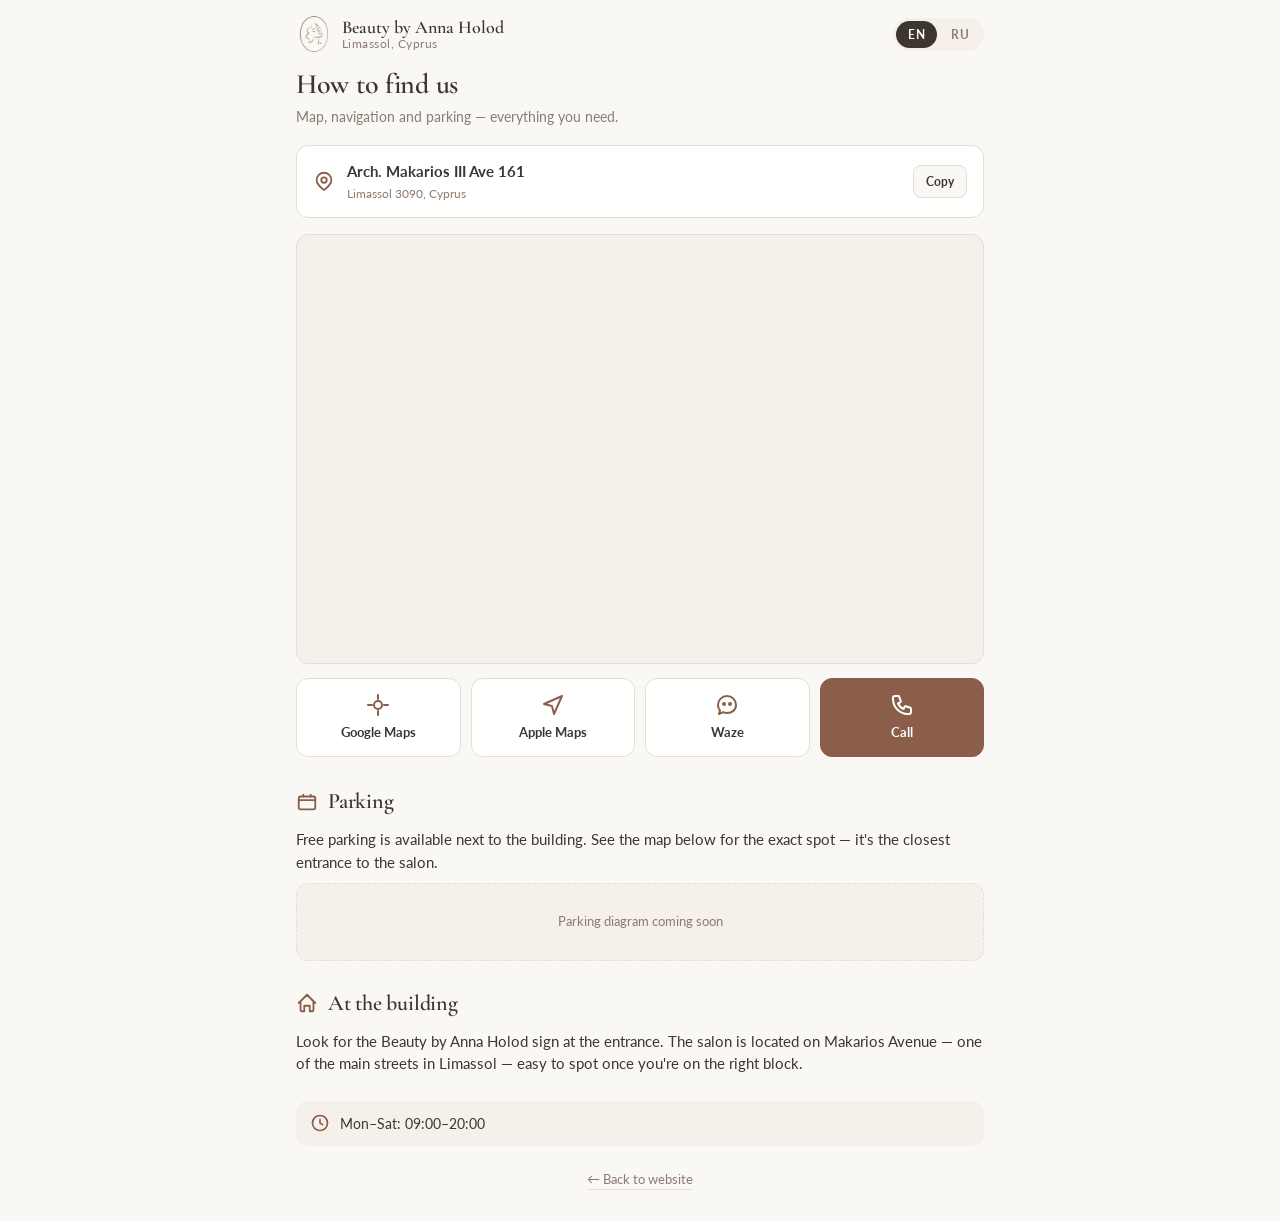
==== go/index.html @ 3cacaa5d "Add /go directions page and fix inaccurate map coordinates - New standalone /go/index.html — minimal" ====
<!DOCTYPE html>
<html lang="en">
<head>
<meta charset="UTF-8">
<meta name="viewport" content="width=device-width, initial-scale=1.0, viewport-fit=cover">
<meta name="robots" content="noindex,nofollow">
<meta name="theme-color" content="#FAF8F5">
<title data-en="How to find us — Beauty by Anna Holod" data-ru="Как добраться — Beauty by Anna Holod">How to find us — Beauty by Anna Holod</title>
<link rel="icon" type="image/x-icon" href="../images/favicon-pack/favicon.ico">
<link rel="apple-touch-icon" sizes="180x180" href="../images/favicon-pack/apple-touch-icon.png">
<link rel="preconnect" href="https://fonts.googleapis.com">
<link rel="preconnect" href="https://fonts.gstatic.com" crossorigin>
<link href="https://fonts.googleapis.com/css2?family=Cormorant+Garamond:wght@500;600&family=Lato:wght@400;700&display=swap" rel="stylesheet">
<style>
  :root {
    --bg: #FAF8F5;
    --surface: #F5F0EA;
    --border: #E8DDD0;
    --text: #3D3530;
    --text-muted: #8C7B70;
    --accent: #C9A882;
    --cta: #8B5E4A;
    --cta-hover: #6B4535;
    --white: #FFFFFF;
    --wa: #25D366;
    --wa-hover: #1FB855;
  }
  * { box-sizing: border-box; margin: 0; padding: 0; }
  html, body { -webkit-font-smoothing: antialiased; }
  body {
    font-family: 'Lato', -apple-system, BlinkMacSystemFont, system-ui, sans-serif;
    background: var(--bg);
    color: var(--text);
    line-height: 1.5;
    min-height: 100vh;
    padding: env(safe-area-inset-top) env(safe-area-inset-right) env(safe-area-inset-bottom) env(safe-area-inset-left);
  }
  h1, h2 { font-family: 'Cormorant Garamond', Georgia, serif; font-weight: 600; letter-spacing: -0.01em; }

  .wrap { max-width: 720px; margin: 0 auto; padding: 16px 16px 32px; }

  .topbar {
    display: flex; align-items: center; justify-content: space-between;
    gap: 12px; margin-bottom: 16px;
  }
  .brand { display: flex; align-items: center; gap: 10px; text-decoration: none; color: var(--text); }
  .brand img { width: 36px; height: 36px; border-radius: 50%; }
  .brand-name { font-family: 'Cormorant Garamond', serif; font-size: 18px; font-weight: 600; line-height: 1.1; }
  .brand-name span { display: block; font-size: 12px; color: var(--text-muted); font-family: 'Lato', sans-serif; font-weight: 400; letter-spacing: 0.04em; }

  .lang { display: flex; gap: 2px; background: var(--surface); border-radius: 999px; padding: 3px; }
  .lang button {
    border: 0; background: transparent; padding: 6px 12px; border-radius: 999px;
    font-size: 12px; font-weight: 700; letter-spacing: 0.04em; color: var(--text-muted);
    cursor: pointer; font-family: inherit;
  }
  .lang button.active { background: var(--text); color: var(--bg); }

  h1.title { font-size: 28px; line-height: 1.15; margin-bottom: 6px; }
  .subtitle { color: var(--text-muted); font-size: 14px; margin-bottom: 18px; }

  .address-card {
    background: var(--white);
    border: 1px solid var(--border);
    border-radius: 12px;
    padding: 14px 16px;
    display: flex; align-items: center; gap: 12px;
    margin-bottom: 16px;
  }
  .address-card svg { flex-shrink: 0; color: var(--cta); }
  .address-card .addr-text { flex: 1; min-width: 0; }
  .address-card .addr-line { font-size: 15px; font-weight: 700; }
  .address-card .addr-sub { font-size: 12px; color: var(--text-muted); margin-top: 2px; }
  .copy-btn {
    flex-shrink: 0; border: 1px solid var(--border); background: var(--bg);
    color: var(--text); padding: 8px 12px; border-radius: 8px;
    font-size: 12px; font-weight: 700; cursor: pointer; font-family: inherit;
    transition: background 0.15s, border-color 0.15s;
  }
  .copy-btn:hover { background: var(--surface); border-color: var(--accent); }
  .copy-btn.done { background: var(--cta); color: var(--white); border-color: var(--cta); }

  .map-wrap {
    position: relative;
    border-radius: 12px;
    overflow: hidden;
    border: 1px solid var(--border);
    background: var(--surface);
    margin-bottom: 14px;
    aspect-ratio: 4 / 5;
    max-height: 520px;
  }
  @media (min-width: 600px) { .map-wrap { aspect-ratio: 16 / 10; } }
  .map-wrap iframe { width: 100%; height: 100%; border: 0; display: block; }

  .nav-grid {
    display: grid;
    grid-template-columns: repeat(2, 1fr);
    gap: 10px;
    margin-bottom: 28px;
  }
  @media (min-width: 600px) { .nav-grid { grid-template-columns: repeat(4, 1fr); } }

  .nav-btn {
    display: flex; flex-direction: column; align-items: center; justify-content: center;
    gap: 6px; text-decoration: none; padding: 14px 8px;
    background: var(--white); border: 1px solid var(--border); border-radius: 12px;
    color: var(--text); font-size: 13px; font-weight: 700;
    transition: transform 0.1s, border-color 0.15s, background 0.15s;
    -webkit-tap-highlight-color: transparent;
  }
  .nav-btn:active { transform: scale(0.97); }
  .nav-btn:hover { border-color: var(--accent); background: var(--surface); }
  .nav-btn svg { width: 24px; height: 24px; color: var(--cta); }
  .nav-btn.call { background: var(--cta); color: var(--white); border-color: var(--cta); }
  .nav-btn.call svg { color: var(--white); }
  .nav-btn.call:hover { background: var(--cta-hover); border-color: var(--cta-hover); }

  section.block { margin-bottom: 26px; }
  section.block h2 {
    font-size: 22px; margin-bottom: 10px;
    display: flex; align-items: center; gap: 10px;
  }
  section.block h2 svg { color: var(--cta); }
  section.block p { color: var(--text); font-size: 15px; margin-bottom: 8px; }
  section.block p.muted { color: var(--text-muted); font-size: 13px; }

  .parking-img {
    width: 100%; border-radius: 12px; border: 1px solid var(--border);
    margin-top: 10px; display: block;
  }
  .parking-placeholder {
    background: var(--surface);
    border: 1px dashed var(--border);
    border-radius: 12px;
    padding: 28px 16px;
    text-align: center;
    color: var(--text-muted);
    font-size: 13px;
    margin-top: 10px;
  }

  .hours {
    background: var(--surface);
    border-radius: 12px;
    padding: 12px 14px;
    display: flex; align-items: center; gap: 10px;
    font-size: 14px;
  }
  .hours svg { color: var(--cta); flex-shrink: 0; }

  .footer-link {
    text-align: center;
    margin-top: 24px;
    font-size: 13px;
  }
  .footer-link a {
    color: var(--text-muted); text-decoration: none;
    border-bottom: 1px solid var(--border); padding-bottom: 2px;
  }
  .footer-link a:hover { color: var(--text); border-color: var(--accent); }

  .plus-code {
    font-family: 'SF Mono', Menlo, Consolas, monospace;
    font-size: 11px;
    color: var(--text-muted);
    letter-spacing: 0.05em;
  }
</style>
</head>
<body>
  <div class="wrap">

    <div class="topbar">
      <a href="../index.html" class="brand">
        <img src="../images/favicon-pack/apple-touch-icon.png" alt="Beauty by Anna Holod" width="36" height="36">
        <div class="brand-name">
          Beauty by Anna Holod
          <span data-en="Limassol, Cyprus" data-ru="Лимассол, Кипр">Limassol, Cyprus</span>
        </div>
      </a>
      <div class="lang" role="group" aria-label="Language">
        <button type="button" class="active" data-lang="en">EN</button>
        <button type="button" data-lang="ru">RU</button>
      </div>
    </div>

    <h1 class="title" data-en="How to find us" data-ru="Как нас найти">How to find us</h1>
    <p class="subtitle" data-en="Map, navigation and parking — everything you need." data-ru="Карта, навигация и парковка — всё что нужно.">Map, navigation and parking — everything you need.</p>

    <div class="address-card">
      <svg width="22" height="22" fill="none" viewBox="0 0 24 24" stroke="currentColor" stroke-width="2"><path stroke-linecap="round" stroke-linejoin="round" d="M17.657 16.657L13.414 20.9a2 2 0 01-2.828 0l-4.243-4.243a8 8 0 1111.314 0z"/><circle cx="12" cy="11" r="3"/></svg>
      <div class="addr-text">
        <div class="addr-line" id="addr-en" data-en="Arch. Makarios III Ave 161" data-ru="просп. Архиепископа Макариоса III, 161">Arch. Makarios III Ave 161</div>
        <div class="addr-sub" data-en="Limassol 3090, Cyprus" data-ru="Лимассол 3090, Кипр">Limassol 3090, Cyprus · <span class="plus-code">M2PR+X8</span></div>
      </div>
      <button type="button" class="copy-btn" id="copyBtn" data-en="Copy" data-ru="Копировать">Copy</button>
    </div>

    <div class="map-wrap">
      <iframe
        src="https://maps.google.com/maps?q=34.687110,33.042150&z=18&output=embed"
        loading="lazy"
        referrerpolicy="no-referrer-when-downgrade"
        title="Beauty by Anna Holod — Google Map"
        allowfullscreen></iframe>
    </div>

    <div class="nav-grid">
      <a class="nav-btn" href="https://www.google.com/maps/dir/?api=1&destination=34.687110,33.042150" target="_blank" rel="noopener">
        <svg viewBox="0 0 24 24" fill="none" stroke="currentColor" stroke-width="2"><path stroke-linecap="round" stroke-linejoin="round" d="M12 2v4M12 18v4M2 12h4M18 12h4"/><circle cx="12" cy="12" r="4"/></svg>
        <span data-en="Google Maps" data-ru="Google Maps">Google Maps</span>
      </a>
      <a class="nav-btn" href="https://maps.apple.com/?daddr=34.687110,33.042150&dirflg=d" target="_blank" rel="noopener">
        <svg viewBox="0 0 24 24" fill="none" stroke="currentColor" stroke-width="2"><path stroke-linecap="round" stroke-linejoin="round" d="M3 11l18-8-8 18-2-8-8-2z"/></svg>
        <span data-en="Apple Maps" data-ru="Apple Maps">Apple Maps</span>
      </a>
      <a class="nav-btn" href="https://waze.com/ul?ll=34.687110,33.042150&navigate=yes" target="_blank" rel="noopener">
        <svg viewBox="0 0 24 24" fill="none" stroke="currentColor" stroke-width="2"><path stroke-linecap="round" stroke-linejoin="round" d="M21 12c0 5-4 8-9 8-1.5 0-3-.3-4-.8L4 21l1-3.5C3.7 16 3 14 3 12c0-5 4-9 9-9s9 4 9 9z"/><circle cx="9" cy="11" r="1" fill="currentColor"/><circle cx="15" cy="11" r="1" fill="currentColor"/></svg>
        <span data-en="Waze" data-ru="Waze">Waze</span>
      </a>
      <a class="nav-btn call" href="tel:+35795167831">
        <svg viewBox="0 0 24 24" fill="none" stroke="currentColor" stroke-width="2"><path stroke-linecap="round" stroke-linejoin="round" d="M3 5a2 2 0 012-2h3.28a1 1 0 01.948.684l1.498 4.493a1 1 0 01-.502 1.21l-2.257 1.13a11.042 11.042 0 005.516 5.516l1.13-2.257a1 1 0 011.21-.502l4.493 1.498a1 1 0 01.684.949V19a2 2 0 01-2 2h-1C9.716 21 3 14.284 3 6V5z"/></svg>
        <span data-en="Call" data-ru="Позвонить">Call</span>
      </a>
    </div>

    <section class="block">
      <h2>
        <svg width="22" height="22" viewBox="0 0 24 24" fill="none" stroke="currentColor" stroke-width="2"><rect x="3" y="6" width="18" height="14" rx="2"/><path stroke-linecap="round" d="M8 6V4M16 6V4M3 10h18"/></svg>
        <span data-en="Parking" data-ru="Парковка">Parking</span>
      </h2>
      <p data-en="Free parking is available next to the building. See the map below for the exact spot — it's the closest entrance to the salon." data-ru="Бесплатная парковка прямо у здания. На схеме ниже отмечено где удобнее всего встать — это ближайший вход к салону.">
        Free parking is available next to the building. See the map below for the exact spot — it's the closest entrance to the salon.
      </p>
      <div class="parking-placeholder" id="parkingFallback">
        <span data-en="Parking diagram coming soon" data-ru="Схема парковки скоро появится">Parking diagram coming soon</span>
      </div>
      <img alt="Parking diagram" class="parking-img" id="parkingImg" style="display:none">
    </section>

    <section class="block">
      <h2>
        <svg width="22" height="22" viewBox="0 0 24 24" fill="none" stroke="currentColor" stroke-width="2"><path stroke-linecap="round" stroke-linejoin="round" d="M3 12l9-9 9 9M5 10v10a1 1 0 001 1h3v-6h6v6h3a1 1 0 001-1V10"/></svg>
        <span data-en="At the building" data-ru="У здания">At the building</span>
      </h2>
      <p data-en="Look for the Beauty by Anna Holod sign at the entrance. The salon is located on Makarios Avenue — one of the main streets in Limassol — easy to spot once you're on the right block." data-ru="У входа табличка Beauty by Anna Holod. Салон находится на проспекте Макариоса — одна из главных улиц Лимассола — на нужном квартале сложно пропустить.">
        Look for the Beauty by Anna Holod sign at the entrance. The salon is located on Makarios Avenue — one of the main streets in Limassol — easy to spot once you're on the right block.
      </p>
    </section>

    <div class="hours">
      <svg width="20" height="20" viewBox="0 0 24 24" fill="none" stroke="currentColor" stroke-width="2"><circle cx="12" cy="12" r="9"/><path stroke-linecap="round" d="M12 8v4l3 2"/></svg>
      <span data-en="Mon–Sat: 09:00–20:00" data-ru="Пн–Сб: 09:00–20:00">Mon–Sat: 09:00–20:00</span>
    </div>

    <div class="footer-link">
      <a href="../index.html" data-en="← Back to website" data-ru="← На главную">← Back to website</a>
    </div>

  </div>

<script>
(function () {
  var STORAGE_KEY = 'bbah_lang';
  var saved = null;
  try { saved = localStorage.getItem(STORAGE_KEY); } catch (e) {}
  var browser = (navigator.language || 'en').slice(0, 2).toLowerCase();
  var lang = saved || (browser === 'ru' ? 'ru' : 'en');

  function applyLang(l) {
    document.documentElement.lang = l;
    var nodes = document.querySelectorAll('[data-en],[data-ru]');
    for (var i = 0; i < nodes.length; i++) {
      var n = nodes[i];
      var val = n.getAttribute('data-' + l);
      if (val !== null) n.textContent = val;
    }
    var btns = document.querySelectorAll('.lang button');
    for (var j = 0; j < btns.length; j++) {
      btns[j].classList.toggle('active', btns[j].getAttribute('data-lang') === l);
    }
    try { localStorage.setItem(STORAGE_KEY, l); } catch (e) {}
  }

  document.querySelectorAll('.lang button').forEach(function (b) {
    b.addEventListener('click', function () { applyLang(b.getAttribute('data-lang')); });
  });

  applyLang(lang);

  // Copy address
  var copyBtn = document.getElementById('copyBtn');
  copyBtn.addEventListener('click', function () {
    var addrLine = document.getElementById('addr-en').textContent;
    var fullAddr = addrLine + ', Limassol 3090, Cyprus';
    var done = function () {
      copyBtn.classList.add('done');
      var prev = copyBtn.textContent;
      copyBtn.textContent = document.documentElement.lang === 'ru' ? 'Готово' : 'Copied';
      setTimeout(function () {
        copyBtn.classList.remove('done');
        copyBtn.textContent = document.documentElement.lang === 'ru' ? 'Копировать' : 'Copy';
      }, 1800);
    };
    if (navigator.clipboard && navigator.clipboard.writeText) {
      navigator.clipboard.writeText(fullAddr).then(done).catch(function () {
        var ta = document.createElement('textarea');
        ta.value = fullAddr; document.body.appendChild(ta);
        ta.select(); try { document.execCommand('copy'); } catch (e) {}
        document.body.removeChild(ta); done();
      });
    } else {
      var ta = document.createElement('textarea');
      ta.value = fullAddr; document.body.appendChild(ta);
      ta.select(); try { document.execCommand('copy'); } catch (e) {}
      document.body.removeChild(ta); done();
    }
  });

  // Try loading parking image — show only if file exists, otherwise keep placeholder
  var pimg = document.getElementById('parkingImg');
  var pfall = document.getElementById('parkingFallback');
  var probe = new Image();
  probe.onload = function () {
    pimg.src = '../images/parking.jpg';
    pimg.style.display = 'block';
    pfall.style.display = 'none';
  };
  probe.src = '../images/parking.jpg';
})();
</script>
</body>
</html>
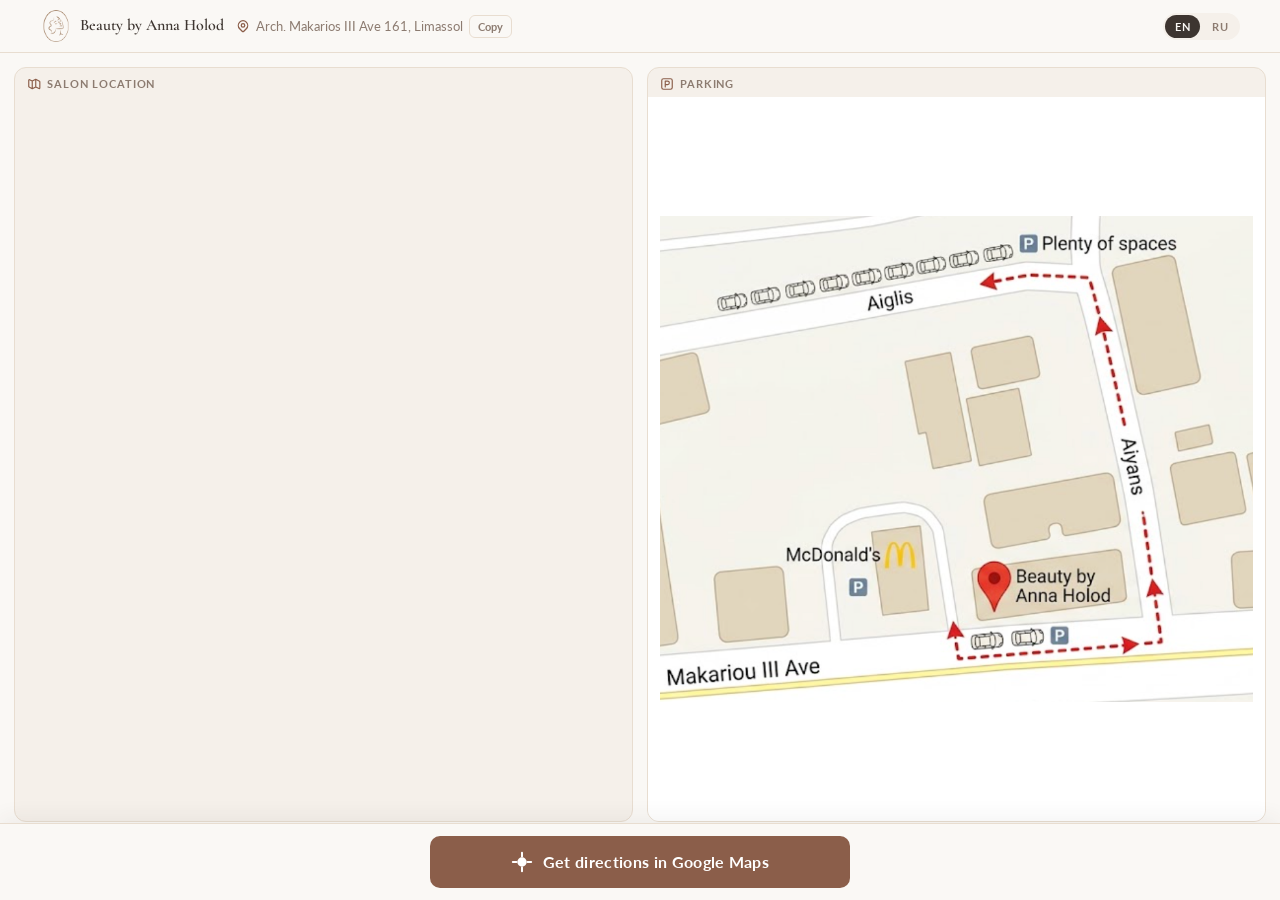
==== commit 48d296db: "Redesign /go for above-the-fold map + parking; add parking diagram to contact page /go page rewritte" ====
--- a/go/index.html
+++ b/go/index.html
@@ -22,242 +22,225 @@
     --cta: #8B5E4A;
     --cta-hover: #6B4535;
     --white: #FFFFFF;
-    --wa: #25D366;
-    --wa-hover: #1FB855;
   }
   * { box-sizing: border-box; margin: 0; padding: 0; }
-  html, body { -webkit-font-smoothing: antialiased; }
+  html, body { height: 100%; -webkit-font-smoothing: antialiased; }
   body {
     font-family: 'Lato', -apple-system, BlinkMacSystemFont, system-ui, sans-serif;
     background: var(--bg);
     color: var(--text);
-    line-height: 1.5;
+    line-height: 1.4;
     min-height: 100vh;
-    padding: env(safe-area-inset-top) env(safe-area-inset-right) env(safe-area-inset-bottom) env(safe-area-inset-left);
-  }
-  h1, h2 { font-family: 'Cormorant Garamond', Georgia, serif; font-weight: 600; letter-spacing: -0.01em; }
-
-  .wrap { max-width: 720px; margin: 0 auto; padding: 16px 16px 32px; }
-
+    min-height: 100dvh;
+    display: flex;
+    flex-direction: column;
+    padding-top: env(safe-area-inset-top);
+  }
+
+  /* HEADER — compact, single row */
   .topbar {
-    display: flex; align-items: center; justify-content: space-between;
-    gap: 12px; margin-bottom: 16px;
-  }
-  .brand { display: flex; align-items: center; gap: 10px; text-decoration: none; color: var(--text); }
-  .brand img { width: 36px; height: 36px; border-radius: 50%; }
-  .brand-name { font-family: 'Cormorant Garamond', serif; font-size: 18px; font-weight: 600; line-height: 1.1; }
-  .brand-name span { display: block; font-size: 12px; color: var(--text-muted); font-family: 'Lato', sans-serif; font-weight: 400; letter-spacing: 0.04em; }
-
-  .lang { display: flex; gap: 2px; background: var(--surface); border-radius: 999px; padding: 3px; }
+    flex-shrink: 0;
+    background: var(--bg);
+    border-bottom: 1px solid var(--border);
+    padding: 10px 14px;
+  }
+  .topbar-inner {
+    max-width: 1200px;
+    margin: 0 auto;
+    display: grid;
+    grid-template-columns: auto 1fr auto;
+    gap: 12px;
+    align-items: center;
+  }
+  .brand {
+    display: flex; align-items: center; gap: 8px;
+    text-decoration: none; color: var(--text);
+  }
+  .brand img { width: 32px; height: 32px; border-radius: 50%; flex-shrink: 0; }
+  .brand-name {
+    font-family: 'Cormorant Garamond', serif;
+    font-size: 16px; font-weight: 600; line-height: 1.1;
+    white-space: nowrap;
+  }
+  .addr {
+    display: flex; align-items: center; gap: 6px;
+    color: var(--text-muted); font-size: 13px;
+    min-width: 0; overflow: hidden;
+  }
+  .addr svg { color: var(--cta); flex-shrink: 0; }
+  .addr-text { overflow: hidden; text-overflow: ellipsis; white-space: nowrap; }
+  .copy-btn {
+    flex-shrink: 0; border: 1px solid var(--border); background: var(--bg);
+    color: var(--text-muted); padding: 4px 8px; border-radius: 6px;
+    font-size: 11px; font-weight: 700; cursor: pointer; font-family: inherit;
+    transition: background 0.15s, border-color 0.15s, color 0.15s;
+  }
+  .copy-btn:hover { background: var(--surface); border-color: var(--accent); color: var(--text); }
+  .copy-btn.done { background: var(--cta); color: var(--white); border-color: var(--cta); }
+
+  .lang { display: flex; gap: 2px; background: var(--surface); border-radius: 999px; padding: 2px; }
   .lang button {
-    border: 0; background: transparent; padding: 6px 12px; border-radius: 999px;
-    font-size: 12px; font-weight: 700; letter-spacing: 0.04em; color: var(--text-muted);
+    border: 0; background: transparent; padding: 5px 10px; border-radius: 999px;
+    font-size: 11px; font-weight: 700; letter-spacing: 0.04em; color: var(--text-muted);
     cursor: pointer; font-family: inherit;
   }
   .lang button.active { background: var(--text); color: var(--bg); }
 
-  h1.title { font-size: 28px; line-height: 1.15; margin-bottom: 6px; }
-  .subtitle { color: var(--text-muted); font-size: 14px; margin-bottom: 18px; }
-
-  .address-card {
-    background: var(--white);
+  /* MAIN CONTENT — fills remaining space */
+  main {
+    flex: 1 1 auto;
+    display: flex;
+    flex-direction: column;
+    padding: 10px 14px;
+    gap: 10px;
+    padding-bottom: calc(86px + env(safe-area-inset-bottom));
+  }
+  .panel {
+    background: var(--surface);
     border: 1px solid var(--border);
     border-radius: 12px;
-    padding: 14px 16px;
-    display: flex; align-items: center; gap: 12px;
-    margin-bottom: 16px;
-  }
-  .address-card svg { flex-shrink: 0; color: var(--cta); }
-  .address-card .addr-text { flex: 1; min-width: 0; }
-  .address-card .addr-line { font-size: 15px; font-weight: 700; }
-  .address-card .addr-sub { font-size: 12px; color: var(--text-muted); margin-top: 2px; }
-  .copy-btn {
-    flex-shrink: 0; border: 1px solid var(--border); background: var(--bg);
-    color: var(--text); padding: 8px 12px; border-radius: 8px;
-    font-size: 12px; font-weight: 700; cursor: pointer; font-family: inherit;
-    transition: background 0.15s, border-color 0.15s;
-  }
-  .copy-btn:hover { background: var(--surface); border-color: var(--accent); }
-  .copy-btn.done { background: var(--cta); color: var(--white); border-color: var(--cta); }
-
-  .map-wrap {
-    position: relative;
-    border-radius: 12px;
     overflow: hidden;
-    border: 1px solid var(--border);
-    background: var(--surface);
-    margin-bottom: 14px;
-    aspect-ratio: 4 / 5;
-    max-height: 520px;
-  }
-  @media (min-width: 600px) { .map-wrap { aspect-ratio: 16 / 10; } }
-  .map-wrap iframe { width: 100%; height: 100%; border: 0; display: block; }
-
-  .nav-grid {
-    display: grid;
-    grid-template-columns: repeat(2, 1fr);
+    display: flex;
+    flex-direction: column;
+  }
+  .panel-label {
+    padding: 8px 12px 6px;
+    font-size: 11px; font-weight: 700;
+    text-transform: uppercase; letter-spacing: 0.08em;
+    color: var(--text-muted);
+    display: flex; align-items: center; gap: 6px;
+    flex-shrink: 0;
+  }
+  .panel-label svg { width: 14px; height: 14px; color: var(--cta); }
+
+  /* Map panel */
+  .map-panel { height: 38vh; min-height: 220px; }
+  .map-panel .panel-body { flex: 1; position: relative; }
+  .map-panel iframe { width: 100%; height: 100%; border: 0; display: block; }
+
+  /* Parking panel */
+  .parking-panel { min-height: 32vh; }
+  .parking-panel .panel-body { flex: 1; }
+  .parking-img { width: 100%; height: auto; display: block; }
+  .parking-fallback {
+    padding: 28px 16px; text-align: center;
+    color: var(--text-muted); font-size: 13px;
+    background: repeating-linear-gradient(45deg, transparent, transparent 10px, rgba(0,0,0,0.02) 10px, rgba(0,0,0,0.02) 20px);
+  }
+
+  /* Desktop: two-column side by side */
+  @media (min-width: 768px) {
+    main {
+      flex-direction: row;
+      gap: 14px;
+      padding: 14px;
+      padding-bottom: calc(78px + env(safe-area-inset-bottom));
+    }
+    .panel { flex: 1; min-height: 0; }
+    .map-panel { height: auto; }
+    .parking-panel { min-height: 0; }
+    .parking-panel .panel-body {
+      display: flex; align-items: center; justify-content: center;
+      background: var(--white);
+      padding: 12px;
+    }
+    .parking-img { max-width: 100%; max-height: 100%; width: auto; height: auto; object-fit: contain; }
+  }
+
+  /* Sticky CTA */
+  .cta-bar {
+    position: fixed; left: 0; right: 0; bottom: 0;
+    background: var(--bg);
+    border-top: 1px solid var(--border);
+    padding: 12px 14px calc(12px + env(safe-area-inset-bottom));
+    z-index: 100;
+    box-shadow: 0 -6px 20px rgba(61, 53, 48, 0.06);
+  }
+  .cta-bar-inner {
+    max-width: 1200px;
+    margin: 0 auto;
+  }
+  .cta-btn {
+    display: flex; align-items: center; justify-content: center;
     gap: 10px;
-    margin-bottom: 28px;
-  }
-  @media (min-width: 600px) { .nav-grid { grid-template-columns: repeat(4, 1fr); } }
-
-  .nav-btn {
-    display: flex; flex-direction: column; align-items: center; justify-content: center;
-    gap: 6px; text-decoration: none; padding: 14px 8px;
-    background: var(--white); border: 1px solid var(--border); border-radius: 12px;
-    color: var(--text); font-size: 13px; font-weight: 700;
-    transition: transform 0.1s, border-color 0.15s, background 0.15s;
+    width: 100%;
+    padding: 15px 20px;
+    background: var(--cta);
+    color: var(--white);
+    text-decoration: none;
+    font-size: 16px; font-weight: 700; letter-spacing: 0.02em;
+    border-radius: 10px;
+    border: 0;
+    cursor: pointer;
+    transition: background 0.15s, transform 0.1s;
     -webkit-tap-highlight-color: transparent;
   }
-  .nav-btn:active { transform: scale(0.97); }
-  .nav-btn:hover { border-color: var(--accent); background: var(--surface); }
-  .nav-btn svg { width: 24px; height: 24px; color: var(--cta); }
-  .nav-btn.call { background: var(--cta); color: var(--white); border-color: var(--cta); }
-  .nav-btn.call svg { color: var(--white); }
-  .nav-btn.call:hover { background: var(--cta-hover); border-color: var(--cta-hover); }
-
-  section.block { margin-bottom: 26px; }
-  section.block h2 {
-    font-size: 22px; margin-bottom: 10px;
-    display: flex; align-items: center; gap: 10px;
-  }
-  section.block h2 svg { color: var(--cta); }
-  section.block p { color: var(--text); font-size: 15px; margin-bottom: 8px; }
-  section.block p.muted { color: var(--text-muted); font-size: 13px; }
-
-  .parking-img {
-    width: 100%; border-radius: 12px; border: 1px solid var(--border);
-    margin-top: 10px; display: block;
-  }
-  .parking-placeholder {
-    background: var(--surface);
-    border: 1px dashed var(--border);
-    border-radius: 12px;
-    padding: 28px 16px;
-    text-align: center;
-    color: var(--text-muted);
-    font-size: 13px;
-    margin-top: 10px;
-  }
-
-  .hours {
-    background: var(--surface);
-    border-radius: 12px;
-    padding: 12px 14px;
-    display: flex; align-items: center; gap: 10px;
-    font-size: 14px;
-  }
-  .hours svg { color: var(--cta); flex-shrink: 0; }
-
-  .footer-link {
-    text-align: center;
-    margin-top: 24px;
-    font-size: 13px;
-  }
-  .footer-link a {
-    color: var(--text-muted); text-decoration: none;
-    border-bottom: 1px solid var(--border); padding-bottom: 2px;
-  }
-  .footer-link a:hover { color: var(--text); border-color: var(--accent); }
-
-  .plus-code {
-    font-family: 'SF Mono', Menlo, Consolas, monospace;
-    font-size: 11px;
-    color: var(--text-muted);
-    letter-spacing: 0.05em;
+  .cta-btn:hover { background: var(--cta-hover); }
+  .cta-btn:active { transform: scale(0.98); }
+  .cta-btn svg { width: 22px; height: 22px; }
+
+  @media (min-width: 768px) {
+    .cta-btn { max-width: 420px; margin: 0 auto; }
   }
 </style>
 </head>
 <body>
-  <div class="wrap">
-
-    <div class="topbar">
+
+  <div class="topbar">
+    <div class="topbar-inner">
       <a href="../index.html" class="brand">
-        <img src="../images/favicon-pack/apple-touch-icon.png" alt="Beauty by Anna Holod" width="36" height="36">
-        <div class="brand-name">
-          Beauty by Anna Holod
-          <span data-en="Limassol, Cyprus" data-ru="Лимассол, Кипр">Limassol, Cyprus</span>
-        </div>
+        <img src="../images/favicon-pack/apple-touch-icon.png" alt="Beauty by Anna Holod" width="32" height="32">
+        <span class="brand-name">Beauty by Anna Holod</span>
       </a>
+      <div class="addr">
+        <svg width="14" height="14" fill="none" viewBox="0 0 24 24" stroke="currentColor" stroke-width="2.2"><path stroke-linecap="round" stroke-linejoin="round" d="M17.657 16.657L13.414 20.9a2 2 0 01-2.828 0l-4.243-4.243a8 8 0 1111.314 0z"/><circle cx="12" cy="11" r="3"/></svg>
+        <span class="addr-text" id="addrText" data-en="Arch. Makarios III Ave 161, Limassol" data-ru="просп. Макариоса III, 161, Лимассол">Arch. Makarios III Ave 161, Limassol</span>
+        <button type="button" class="copy-btn" id="copyBtn" data-en="Copy" data-ru="Копир.">Copy</button>
+      </div>
       <div class="lang" role="group" aria-label="Language">
         <button type="button" class="active" data-lang="en">EN</button>
         <button type="button" data-lang="ru">RU</button>
       </div>
     </div>
-
-    <h1 class="title" data-en="How to find us" data-ru="Как нас найти">How to find us</h1>
-    <p class="subtitle" data-en="Map, navigation and parking — everything you need." data-ru="Карта, навигация и парковка — всё что нужно.">Map, navigation and parking — everything you need.</p>
-
-    <div class="address-card">
-      <svg width="22" height="22" fill="none" viewBox="0 0 24 24" stroke="currentColor" stroke-width="2"><path stroke-linecap="round" stroke-linejoin="round" d="M17.657 16.657L13.414 20.9a2 2 0 01-2.828 0l-4.243-4.243a8 8 0 1111.314 0z"/><circle cx="12" cy="11" r="3"/></svg>
-      <div class="addr-text">
-        <div class="addr-line" id="addr-en" data-en="Arch. Makarios III Ave 161" data-ru="просп. Архиепископа Макариоса III, 161">Arch. Makarios III Ave 161</div>
-        <div class="addr-sub" data-en="Limassol 3090, Cyprus" data-ru="Лимассол 3090, Кипр">Limassol 3090, Cyprus · <span class="plus-code">M2PR+X8</span></div>
-      </div>
-      <button type="button" class="copy-btn" id="copyBtn" data-en="Copy" data-ru="Копировать">Copy</button>
+  </div>
+
+  <main>
+    <div class="panel map-panel">
+      <div class="panel-label">
+        <svg viewBox="0 0 24 24" fill="none" stroke="currentColor" stroke-width="2"><path stroke-linecap="round" stroke-linejoin="round" d="M9 20l-5.447-2.724A1 1 0 013 16.382V5.618a1 1 0 011.447-.894L9 7m0 13l6-3m-6 3V7m6 10l5.553 2.776A1 1 0 0022 18.882V8.118a1 1 0 00-.553-.894L15 4m0 13V4m0 0L9 7"/></svg>
+        <span data-en="Salon location" data-ru="Расположение салона">Salon location</span>
+      </div>
+      <div class="panel-body">
+        <iframe
+          src="https://maps.google.com/maps?q=Beauty+by+Anna+Holod,+Limassol&z=17&output=embed"
+          loading="eager"
+          referrerpolicy="no-referrer-when-downgrade"
+          title="Beauty by Anna Holod — Google Map"
+          allowfullscreen></iframe>
+      </div>
     </div>
 
-    <div class="map-wrap">
-      <iframe
-        src="https://maps.google.com/maps?q=34.687110,33.042150&z=18&output=embed"
-        loading="lazy"
-        referrerpolicy="no-referrer-when-downgrade"
-        title="Beauty by Anna Holod — Google Map"
-        allowfullscreen></iframe>
+    <div class="panel parking-panel">
+      <div class="panel-label">
+        <svg viewBox="0 0 24 24" fill="none" stroke="currentColor" stroke-width="2"><rect x="3" y="3" width="18" height="18" rx="3"/><path stroke-linecap="round" stroke-linejoin="round" d="M9 17V7h4a3 3 0 010 6H9"/></svg>
+        <span data-en="Parking" data-ru="Парковка">Parking</span>
+      </div>
+      <div class="panel-body">
+        <img src="../images/parking.png" alt="Parking diagram" class="parking-img" id="parkingImg" onerror="this.style.display='none';document.getElementById('parkingFallback').style.display='block';">
+        <div class="parking-fallback" id="parkingFallback" style="display:none">
+          <span data-en="Parking diagram coming soon" data-ru="Схема парковки скоро появится">Parking diagram coming soon</span>
+        </div>
+      </div>
     </div>
-
-    <div class="nav-grid">
-      <a class="nav-btn" href="https://www.google.com/maps/dir/?api=1&destination=34.687110,33.042150" target="_blank" rel="noopener">
-        <svg viewBox="0 0 24 24" fill="none" stroke="currentColor" stroke-width="2"><path stroke-linecap="round" stroke-linejoin="round" d="M12 2v4M12 18v4M2 12h4M18 12h4"/><circle cx="12" cy="12" r="4"/></svg>
-        <span data-en="Google Maps" data-ru="Google Maps">Google Maps</span>
-      </a>
-      <a class="nav-btn" href="https://maps.apple.com/?daddr=34.687110,33.042150&dirflg=d" target="_blank" rel="noopener">
-        <svg viewBox="0 0 24 24" fill="none" stroke="currentColor" stroke-width="2"><path stroke-linecap="round" stroke-linejoin="round" d="M3 11l18-8-8 18-2-8-8-2z"/></svg>
-        <span data-en="Apple Maps" data-ru="Apple Maps">Apple Maps</span>
-      </a>
-      <a class="nav-btn" href="https://waze.com/ul?ll=34.687110,33.042150&navigate=yes" target="_blank" rel="noopener">
-        <svg viewBox="0 0 24 24" fill="none" stroke="currentColor" stroke-width="2"><path stroke-linecap="round" stroke-linejoin="round" d="M21 12c0 5-4 8-9 8-1.5 0-3-.3-4-.8L4 21l1-3.5C3.7 16 3 14 3 12c0-5 4-9 9-9s9 4 9 9z"/><circle cx="9" cy="11" r="1" fill="currentColor"/><circle cx="15" cy="11" r="1" fill="currentColor"/></svg>
-        <span data-en="Waze" data-ru="Waze">Waze</span>
-      </a>
-      <a class="nav-btn call" href="tel:+35795167831">
-        <svg viewBox="0 0 24 24" fill="none" stroke="currentColor" stroke-width="2"><path stroke-linecap="round" stroke-linejoin="round" d="M3 5a2 2 0 012-2h3.28a1 1 0 01.948.684l1.498 4.493a1 1 0 01-.502 1.21l-2.257 1.13a11.042 11.042 0 005.516 5.516l1.13-2.257a1 1 0 011.21-.502l4.493 1.498a1 1 0 01.684.949V19a2 2 0 01-2 2h-1C9.716 21 3 14.284 3 6V5z"/></svg>
-        <span data-en="Call" data-ru="Позвонить">Call</span>
+  </main>
+
+  <div class="cta-bar">
+    <div class="cta-bar-inner">
+      <a class="cta-btn" href="https://www.google.com/maps/dir/?api=1&destination=Beauty+by+Anna+Holod,+Arch.+Makarios+III+Ave+161,+Limassol" target="_blank" rel="noopener">
+        <svg viewBox="0 0 24 24" fill="none" stroke="currentColor" stroke-width="2.2"><path stroke-linecap="round" stroke-linejoin="round" d="M12 2v4M12 18v4M2 12h4M18 12h4"/><circle cx="12" cy="12" r="4" fill="currentColor"/></svg>
+        <span data-en="Get directions in Google Maps" data-ru="Построить маршрут в Google Maps">Get directions in Google Maps</span>
       </a>
     </div>
-
-    <section class="block">
-      <h2>
-        <svg width="22" height="22" viewBox="0 0 24 24" fill="none" stroke="currentColor" stroke-width="2"><rect x="3" y="6" width="18" height="14" rx="2"/><path stroke-linecap="round" d="M8 6V4M16 6V4M3 10h18"/></svg>
-        <span data-en="Parking" data-ru="Парковка">Parking</span>
-      </h2>
-      <p data-en="Free parking is available next to the building. See the map below for the exact spot — it's the closest entrance to the salon." data-ru="Бесплатная парковка прямо у здания. На схеме ниже отмечено где удобнее всего встать — это ближайший вход к салону.">
-        Free parking is available next to the building. See the map below for the exact spot — it's the closest entrance to the salon.
-      </p>
-      <div class="parking-placeholder" id="parkingFallback">
-        <span data-en="Parking diagram coming soon" data-ru="Схема парковки скоро появится">Parking diagram coming soon</span>
-      </div>
-      <img alt="Parking diagram" class="parking-img" id="parkingImg" style="display:none">
-    </section>
-
-    <section class="block">
-      <h2>
-        <svg width="22" height="22" viewBox="0 0 24 24" fill="none" stroke="currentColor" stroke-width="2"><path stroke-linecap="round" stroke-linejoin="round" d="M3 12l9-9 9 9M5 10v10a1 1 0 001 1h3v-6h6v6h3a1 1 0 001-1V10"/></svg>
-        <span data-en="At the building" data-ru="У здания">At the building</span>
-      </h2>
-      <p data-en="Look for the Beauty by Anna Holod sign at the entrance. The salon is located on Makarios Avenue — one of the main streets in Limassol — easy to spot once you're on the right block." data-ru="У входа табличка Beauty by Anna Holod. Салон находится на проспекте Макариоса — одна из главных улиц Лимассола — на нужном квартале сложно пропустить.">
-        Look for the Beauty by Anna Holod sign at the entrance. The salon is located on Makarios Avenue — one of the main streets in Limassol — easy to spot once you're on the right block.
-      </p>
-    </section>
-
-    <div class="hours">
-      <svg width="20" height="20" viewBox="0 0 24 24" fill="none" stroke="currentColor" stroke-width="2"><circle cx="12" cy="12" r="9"/><path stroke-linecap="round" d="M12 8v4l3 2"/></svg>
-      <span data-en="Mon–Sat: 09:00–20:00" data-ru="Пн–Сб: 09:00–20:00">Mon–Sat: 09:00–20:00</span>
-    </div>
-
-    <div class="footer-link">
-      <a href="../index.html" data-en="← Back to website" data-ru="← На главную">← Back to website</a>
-    </div>
-
   </div>
 
 <script>
@@ -289,45 +272,33 @@
 
   applyLang(lang);
 
-  // Copy address
   var copyBtn = document.getElementById('copyBtn');
-  copyBtn.addEventListener('click', function () {
-    var addrLine = document.getElementById('addr-en').textContent;
-    var fullAddr = addrLine + ', Limassol 3090, Cyprus';
+  copyBtn.addEventListener('click', function (e) {
+    e.preventDefault();
+    e.stopPropagation();
+    var addr = document.getElementById('addrText').textContent + ', 3090, Cyprus';
     var done = function () {
       copyBtn.classList.add('done');
-      var prev = copyBtn.textContent;
-      copyBtn.textContent = document.documentElement.lang === 'ru' ? 'Готово' : 'Copied';
+      copyBtn.textContent = document.documentElement.lang === 'ru' ? 'OK' : 'OK';
       setTimeout(function () {
         copyBtn.classList.remove('done');
-        copyBtn.textContent = document.documentElement.lang === 'ru' ? 'Копировать' : 'Copy';
-      }, 1800);
+        copyBtn.textContent = document.documentElement.lang === 'ru' ? 'Копир.' : 'Copy';
+      }, 1500);
     };
     if (navigator.clipboard && navigator.clipboard.writeText) {
-      navigator.clipboard.writeText(fullAddr).then(done).catch(function () {
+      navigator.clipboard.writeText(addr).then(done).catch(function () {
         var ta = document.createElement('textarea');
-        ta.value = fullAddr; document.body.appendChild(ta);
-        ta.select(); try { document.execCommand('copy'); } catch (e) {}
+        ta.value = addr; document.body.appendChild(ta);
+        ta.select(); try { document.execCommand('copy'); } catch (e2) {}
         document.body.removeChild(ta); done();
       });
     } else {
       var ta = document.createElement('textarea');
-      ta.value = fullAddr; document.body.appendChild(ta);
-      ta.select(); try { document.execCommand('copy'); } catch (e) {}
+      ta.value = addr; document.body.appendChild(ta);
+      ta.select(); try { document.execCommand('copy'); } catch (e3) {}
       document.body.removeChild(ta); done();
     }
   });
-
-  // Try loading parking image — show only if file exists, otherwise keep placeholder
-  var pimg = document.getElementById('parkingImg');
-  var pfall = document.getElementById('parkingFallback');
-  var probe = new Image();
-  probe.onload = function () {
-    pimg.src = '../images/parking.jpg';
-    pimg.style.display = 'block';
-    pfall.style.display = 'none';
-  };
-  probe.src = '../images/parking.jpg';
 })();
 </script>
 </body>
